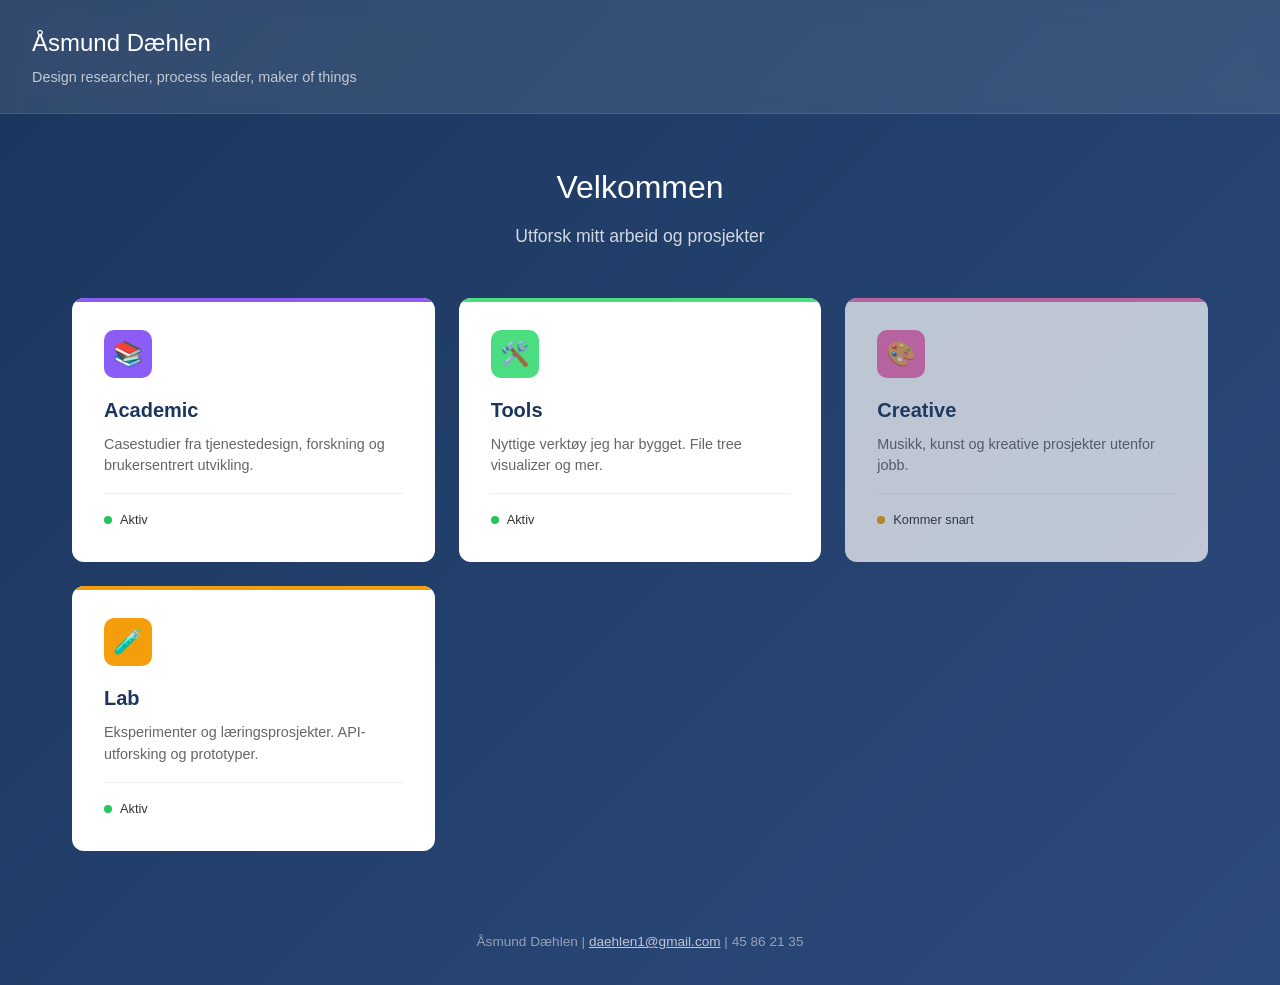
==== index.html @ b90efebe "Initial commit: Portfolio website deployment - Copy all website content from portfolio-website/src/ " ====
<!DOCTYPE html>
<html lang="no">
<head>
  <meta charset="UTF-8">
  <meta name="viewport" content="width=device-width, initial-scale=1.0">
  <title>Åsmund Dæhlen</title>
  <link rel="stylesheet" href="css/global.css">
  <link rel="stylesheet" href="css/main.css">
</head>
<body>
  <header>
    <h1>Åsmund Dæhlen</h1>
    <p>Design researcher, process leader, maker of things</p>
  </header>

  <main>
    <div class="welcome">
      <h2>Velkommen</h2>
      <p>Utforsk mitt arbeid og prosjekter</p>
    </div>

    <div class="apps-grid">
      <!-- Academic -->
      <a href="/academic/masteroppgave.html" class="app-card" data-app="academic">
        <div class="app-icon">📚</div>
        <h3>Academic</h3>
        <p>Casestudier fra tjenestedesign, forskning og brukersentrert utvikling.</p>
        <div class="app-status">
          <span class="status-dot"></span>
          <span>Aktiv</span>
        </div>
      </a>

      <!-- Tools -->
      <a href="/tools" class="app-card" data-app="tools">
        <div class="app-icon">🛠️</div>
        <h3>Tools</h3>
        <p>Nyttige verktøy jeg har bygget. File tree visualizer og mer.</p>
        <div class="app-status">
          <span class="status-dot"></span>
          <span>Aktiv</span>
        </div>
      </a>

      <!-- Creative -->
      <div class="app-card coming-soon" data-app="creative">
        <div class="app-icon">🎨</div>
        <h3>Creative</h3>
        <p>Musikk, kunst og kreative prosjekter utenfor jobb.</p>
        <div class="app-status">
          <span class="status-dot inactive"></span>
          <span>Kommer snart</span>
        </div>
      </div>

      <!-- Lab -->
      <a href="/lab" class="app-card" data-app="lab">
        <div class="app-icon">🧪</div>
        <h3>Lab</h3>
        <p>Eksperimenter og læringsprosjekter. API-utforsking og prototyper.</p>
        <div class="app-status">
          <span class="status-dot"></span>
          <span>Aktiv</span>
        </div>
      </a>
    </div>
  </main>

  <footer>
    <p>Åsmund Dæhlen | <a href="mailto:daehlen1@gmail.com">daehlen1@gmail.com</a> | 45 86 21 35</p>
  </footer>
</body>
</html>
---- css/global.css ----
/**
 * Global Styles - Shared across all pages
 * Import this FIRST in every HTML file
 */

/* ================================
   CSS Custom Properties (Tokens)
   ================================ */
:root {
  /* Colors - Neutral */
  --color-black: #0a0a0a;
  --color-white: #ffffff;
  --color-gray-100: #f9fafb;
  --color-gray-200: #e5e5e5;
  --color-gray-300: #d1d5db;
  --color-gray-400: #9ca3af;
  --color-gray-500: #666666;
  --color-gray-600: #4b5563;
  --color-gray-700: #374151;
  --color-gray-800: #1f2937;
  --color-gray-900: #111827;

  /* Colors - Brand */
  --color-accent: #dc2626;
  --color-accent-hover: #b91c1c;

  /* Typography */
  --font-family: -apple-system, BlinkMacSystemFont, 'Segoe UI', Roboto, Oxygen, Ubuntu, sans-serif;
  --font-family-mono: 'SF Mono', 'Consolas', 'Monaco', monospace;
  --font-size-sm: 0.875rem;
  --font-size-base: 1rem;
  --font-size-lg: 1.1rem;
  --font-size-xl: 1.25rem;
  --font-size-2xl: 1.5rem;
  --font-size-3xl: 2rem;
  --font-size-4xl: 2.5rem;

  /* Spacing */
  --spacing-xs: 0.25rem;
  --spacing-sm: 0.5rem;
  --spacing-md: 1rem;
  --spacing-lg: 1.5rem;
  --spacing-xl: 2rem;
  --spacing-2xl: 3rem;
  --spacing-3xl: 4rem;

  /* Layout */
  --max-width-content: 800px;
  --max-width-wide: 1200px;

  /* Borders */
  --border-radius-sm: 4px;
  --border-radius-md: 6px;
  --border-radius-lg: 8px;
  --border-radius-xl: 12px;

  /* Transitions */
  --transition-fast: 0.15s ease;
  --transition-base: 0.2s ease;
  --transition-slow: 0.3s ease;

  /* Shadows */
  --shadow-sm: 0 1px 2px rgba(0, 0, 0, 0.05);
  --shadow-md: 0 4px 6px rgba(0, 0, 0, 0.1);
  --shadow-lg: 0 10px 15px rgba(0, 0, 0, 0.1);
  --shadow-xl: 0 20px 25px rgba(0, 0, 0, 0.15);
}

/* ================================
   CSS Reset
   ================================ */
*,
*::before,
*::after {
  box-sizing: border-box;
  margin: 0;
  padding: 0;
}

html {
  -webkit-font-smoothing: antialiased;
  -moz-osx-font-smoothing: grayscale;
}

body {
  font-family: var(--font-family);
  font-size: var(--font-size-base);
  line-height: 1.6;
  color: var(--color-black);
  background: var(--color-white);
}

/* ================================
   Site Header
   ================================ */
.site-header {
  background: var(--color-gray-100);
  border-bottom: 1px solid var(--color-gray-200);
  padding: var(--spacing-md) var(--spacing-xl);
  position: sticky;
  top: 0;
  z-index: 100;
  backdrop-filter: blur(10px);
  background: rgba(249, 250, 251, 0.95);
}

.site-header nav {
  max-width: var(--max-width-wide);
  margin: 0 auto;
  display: flex;
  gap: var(--spacing-lg);
}

.back-link {
  color: var(--color-gray-500);
  text-decoration: none;
  font-size: var(--font-size-sm);
  transition: color var(--transition-base);
}

.back-link:hover {
  color: var(--color-accent);
}

/* ================================
   Site Footer
   ================================ */
.site-footer {
  background: var(--color-gray-100);
  border-top: 1px solid var(--color-gray-200);
  padding: var(--spacing-xl);
  text-align: center;
  margin-top: var(--spacing-3xl);
}

.site-footer p {
  color: var(--color-gray-500);
  font-size: var(--font-size-sm);
  margin: 0;
}

.site-footer a {
  color: var(--color-accent);
  text-decoration: none;
}

.site-footer a:hover {
  text-decoration: underline;
}

/* ================================
   Utility Classes
   ================================ */
.visually-hidden {
  position: absolute;
  width: 1px;
  height: 1px;
  padding: 0;
  margin: -1px;
  overflow: hidden;
  clip: rect(0, 0, 0, 0);
  white-space: nowrap;
  border: 0;
}

.container {
  max-width: var(--max-width-content);
  margin: 0 auto;
  padding: 0 var(--spacing-xl);
}

.container-wide {
  max-width: var(--max-width-wide);
  margin: 0 auto;
  padding: 0 var(--spacing-xl);
}
---- css/main.css ----
/* Main Landing Page Styles */
/* Extends global.css */

body {
  font-family: -apple-system, BlinkMacSystemFont, 'Segoe UI', Roboto, Oxygen, Ubuntu, sans-serif;
  background: linear-gradient(135deg, #1a365d 0%, #2d4a7c 100%);
  min-height: 100vh;
  color: #333;
}

header {
  background: rgba(255, 255, 255, 0.1);
  backdrop-filter: blur(10px);
  padding: 1.5rem 2rem;
  border-bottom: 1px solid rgba(255, 255, 255, 0.1);
}

header h1 {
  color: white;
  font-size: 1.5rem;
  font-weight: 500;
}

header p {
  color: rgba(255, 255, 255, 0.7);
  font-size: 0.9rem;
  margin-top: 0.25rem;
}

main {
  max-width: 1200px;
  margin: 0 auto;
  padding: 3rem 2rem;
}

.welcome {
  text-align: center;
  color: white;
  margin-bottom: 3rem;
}

.welcome h2 {
  font-size: 2rem;
  font-weight: 300;
  margin-bottom: 0.5rem;
}

.welcome p {
  opacity: 0.8;
  font-size: 1.1rem;
}

.apps-grid {
  display: grid;
  grid-template-columns: repeat(auto-fill, minmax(300px, 1fr));
  gap: 1.5rem;
}

.app-card {
  background: white;
  border-radius: 12px;
  padding: 2rem;
  text-decoration: none;
  color: inherit;
  transition: transform 0.2s, box-shadow 0.2s;
  display: flex;
  flex-direction: column;
  position: relative;
  overflow: hidden;
}

.app-card:hover {
  transform: translateY(-4px);
  box-shadow: 0 12px 40px rgba(0, 0, 0, 0.2);
}

.app-card::before {
  content: '';
  position: absolute;
  top: 0;
  left: 0;
  right: 0;
  height: 4px;
  background: var(--accent-color, #1a365d);
}

.app-icon {
  width: 48px;
  height: 48px;
  background: var(--accent-color, #1a365d);
  border-radius: 10px;
  display: flex;
  align-items: center;
  justify-content: center;
  font-size: 1.5rem;
  margin-bottom: 1rem;
}

.app-card h3 {
  font-size: 1.25rem;
  margin-bottom: 0.5rem;
  color: #1a365d;
}

.app-card p {
  color: #666;
  font-size: 0.9rem;
  line-height: 1.5;
  flex-grow: 1;
}

.app-status {
  margin-top: 1rem;
  padding-top: 1rem;
  border-top: 1px solid #eee;
  font-size: 0.8rem;
  display: flex;
  align-items: center;
  gap: 0.5rem;
}

.status-dot {
  width: 8px;
  height: 8px;
  border-radius: 50%;
  background: #22c55e;
}

.status-dot.inactive {
  background: #9ca3af;
}

.app-card.coming-soon {
  opacity: 0.7;
  pointer-events: none;
}

.app-card.coming-soon .status-dot {
  background: #f59e0b;
}

/* Section-specific colors */
.app-card[data-app="academic"] {
  --accent-color: #8b5cf6;
}

.app-card[data-app="tools"] {
  --accent-color: #4ade80;
}

.app-card[data-app="creative"] {
  --accent-color: #f472b6;
}

.app-card[data-app="lab"] {
  --accent-color: #f59e0b;
}

footer {
  text-align: center;
  padding: 2rem;
  color: rgba(255, 255, 255, 0.5);
  font-size: 0.85rem;
}

footer a {
  color: rgba(255, 255, 255, 0.7);
}
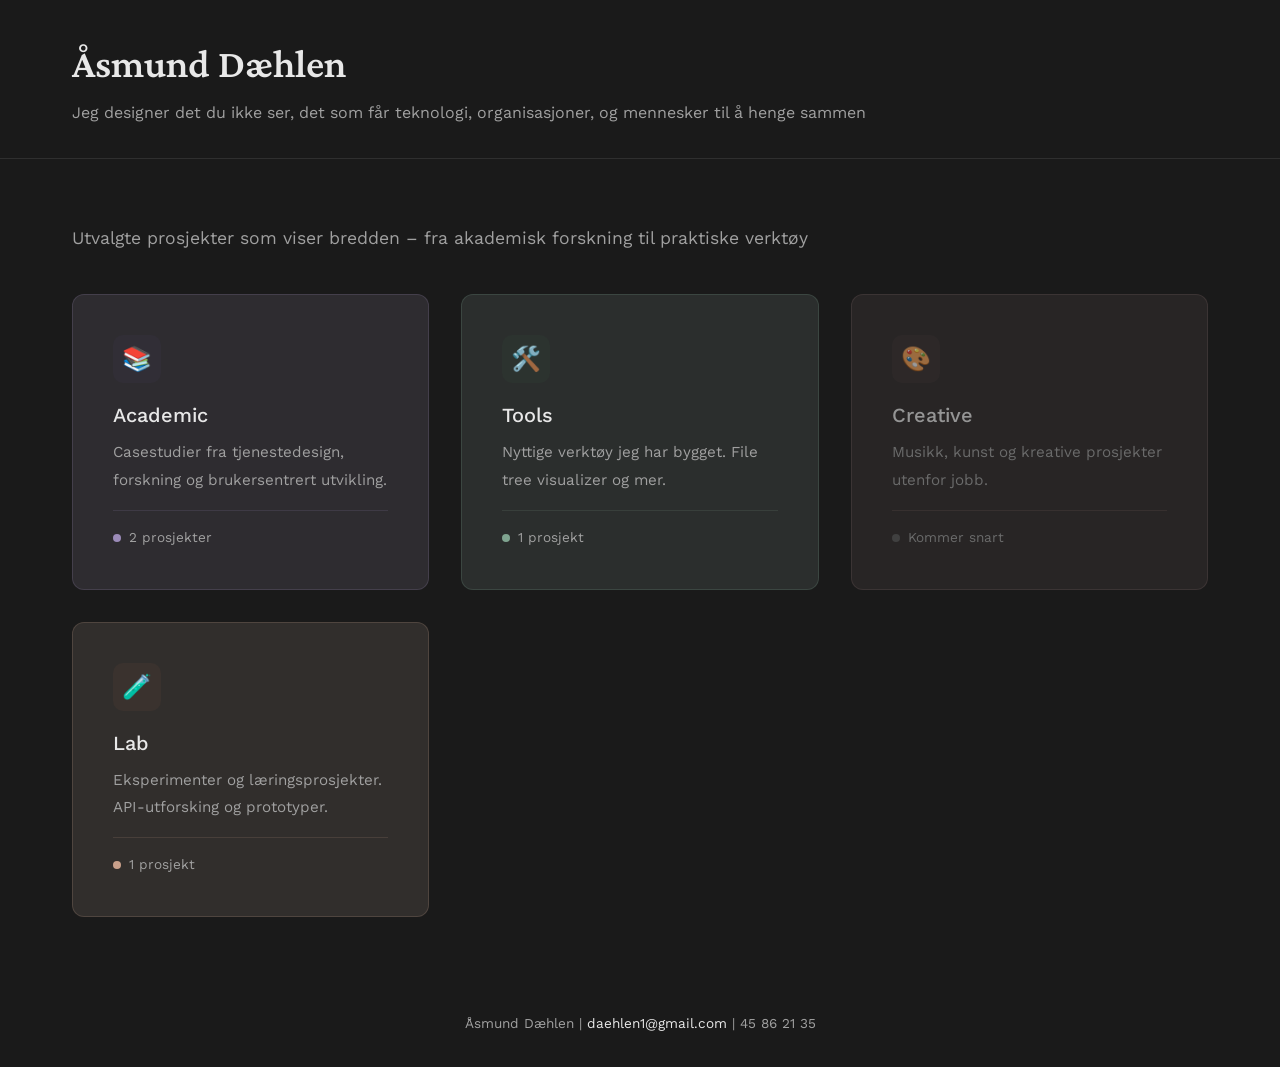
==== commit a786c212: "Update landing page and lab section - Add card flip navigation for Academic section with sub-project" ====
--- a/index.html
+++ b/index.html
@@ -6,41 +6,87 @@
   <title>Åsmund Dæhlen</title>
   <link rel="stylesheet" href="css/global.css">
   <link rel="stylesheet" href="css/main.css">
+  <script type="module" src="js/CardFlip.js"></script>
 </head>
 <body>
   <header>
-    <h1>Åsmund Dæhlen</h1>
-    <p>Design researcher, process leader, maker of things</p>
+    <div class="header-content">
+      <h1>Åsmund Dæhlen</h1>
+      <p>Jeg designer det du ikke ser, det som får teknologi, organisasjoner, og mennesker til å henge sammen</p>
+    </div>
   </header>
 
   <main>
-    <div class="welcome">
-      <h2>Velkommen</h2>
-      <p>Utforsk mitt arbeid og prosjekter</p>
-    </div>
+    <p class="portfolio-intro">
+      Utvalgte prosjekter som viser bredden – fra akademisk forskning til praktiske verktøy
+    </p>
 
     <div class="apps-grid">
-      <!-- Academic -->
-      <a href="/academic/masteroppgave.html" class="app-card" data-app="academic">
-        <div class="app-icon">📚</div>
-        <h3>Academic</h3>
-        <p>Casestudier fra tjenestedesign, forskning og brukersentrert utvikling.</p>
-        <div class="app-status">
-          <span class="status-dot"></span>
-          <span>Aktiv</span>
+      <!-- Academic - Multiple projects, flip interaction -->
+      <div class="app-card-container" data-app="academic" data-subprojects="multiple">
+        <div class="app-card-inner">
+          <!-- Front -->
+          <div class="app-card app-card-front" data-app="academic">
+            <div class="app-icon">📚</div>
+            <h3>Academic</h3>
+            <p>Casestudier fra tjenestedesign, forskning og brukersentrert utvikling.</p>
+            <div class="app-status">
+              <span class="status-dot"></span>
+              <span>2 prosjekter</span>
+            </div>
+          </div>
+
+          <!-- Back -->
+          <div class="app-card app-card-back" data-app="academic">
+            <h3>Academic Projects</h3>
+            <ul class="subproject-menu">
+              <li>
+                <a href="/academic/masteroppgave.html">
+                  <strong>Master Thesis</strong>
+                  <span>Participatory design and capabilities approach (2019)</span>
+                </a>
+              </li>
+              <li>
+                <a href="/academic/Stipendatur.html">
+                  <strong>Doctoral Research</strong>
+                  <span>Healthcare workers leading digital transformation (2020-2022)</span>
+                </a>
+              </li>
+            </ul>
+            <button class="flip-back">← Tilbake</button>
+          </div>
         </div>
-      </a>
+      </div>
 
-      <!-- Tools -->
-      <a href="/tools" class="app-card" data-app="tools">
-        <div class="app-icon">🛠️</div>
-        <h3>Tools</h3>
-        <p>Nyttige verktøy jeg har bygget. File tree visualizer og mer.</p>
-        <div class="app-status">
-          <span class="status-dot"></span>
-          <span>Aktiv</span>
+      <!-- Tools - Single project, flip interaction -->
+      <div class="app-card-container" data-app="tools" data-subprojects="multiple">
+        <div class="app-card-inner">
+          <!-- Front -->
+          <div class="app-card app-card-front" data-app="tools">
+            <div class="app-icon">🛠️</div>
+            <h3>Tools</h3>
+            <p>Nyttige verktøy jeg har bygget. File tree visualizer og mer.</p>
+            <div class="app-status">
+              <span class="status-dot"></span>
+              <span>1 prosjekt</span>
+            </div>
+          </div>
+
+          <!-- Back -->
+          <div class="app-card app-card-back" data-app="tools">
+            <h3>Tools</h3>
+            <ul class="subproject-menu">
+              <li>
+                <a href="/tools/">
+                  <strong>File Tree Visualizer</strong>
+                  <span>Interactive codebase structure visualization</span>
+                </a>
+              </li>
+            </ul>
+            <button class="flip-back">← Tilbake</button>
+          </div>
         </div>
-      </a>
+      </div>
 
       <!-- Creative -->
       <div class="app-card coming-soon" data-app="creative">
@@ -53,16 +99,35 @@
         </div>
       </div>
 
-      <!-- Lab -->
-      <a href="/lab" class="app-card" data-app="lab">
-        <div class="app-icon">🧪</div>
-        <h3>Lab</h3>
-        <p>Eksperimenter og læringsprosjekter. API-utforsking og prototyper.</p>
-        <div class="app-status">
-          <span class="status-dot"></span>
-          <span>Aktiv</span>
+      <!-- Lab - Single project, flip interaction -->
+      <div class="app-card-container" data-app="lab" data-subprojects="multiple">
+        <div class="app-card-inner">
+          <!-- Front -->
+          <div class="app-card app-card-front" data-app="lab">
+            <div class="app-icon">🧪</div>
+            <h3>Lab</h3>
+            <p>Eksperimenter og læringsprosjekter. API-utforsking og prototyper.</p>
+            <div class="app-status">
+              <span class="status-dot"></span>
+              <span>1 prosjekt</span>
+            </div>
+          </div>
+
+          <!-- Back -->
+          <div class="app-card app-card-back" data-app="lab">
+            <h3>Lab</h3>
+            <ul class="subproject-menu">
+              <li>
+                <a href="/lab/">
+                  <strong>Pasientjournal</strong>
+                  <span>Tooltip, API og AI integrasjonstest</span>
+                </a>
+              </li>
+            </ul>
+            <button class="flip-back">← Tilbake</button>
+          </div>
         </div>
-      </a>
+      </div>
     </div>
   </main>
 
--- a/css/global.css
+++ b/css/global.css
@@ -7,22 +7,29 @@
    CSS Custom Properties (Tokens)
    ================================ */
 :root {
-  /* Colors - Neutral */
-  --color-black: #0a0a0a;
-  --color-white: #ffffff;
-  --color-gray-100: #f9fafb;
-  --color-gray-200: #e5e5e5;
-  --color-gray-300: #d1d5db;
-  --color-gray-400: #9ca3af;
-  --color-gray-500: #666666;
-  --color-gray-600: #4b5563;
-  --color-gray-700: #374151;
-  --color-gray-800: #1f2937;
-  --color-gray-900: #111827;
+  /* Dark Mode Color System */
+  --color-bg-base: #1a1a1a;
+  --color-bg-elevated: #242424;
+  --color-text-primary: #e8e8e8;
+  --color-text-secondary: #a0a0a0;
+  --color-border-subtle: #2f2f2f;
+
+  /* Legacy color names (for compatibility) */
+  --color-black: #e8e8e8;  /* Now maps to light text */
+  --color-white: #1a1a1a;  /* Now maps to dark bg */
+  --color-gray-100: #242424;
+  --color-gray-200: #2f2f2f;
+  --color-gray-300: #3a3a3a;
+  --color-gray-400: #666666;
+  --color-gray-500: #a0a0a0;
+  --color-gray-600: #b0b0b0;
+  --color-gray-700: #c0c0c0;
+  --color-gray-800: #d0d0d0;
+  --color-gray-900: #e8e8e8;
 
   /* Colors - Brand */
-  --color-accent: #dc2626;
-  --color-accent-hover: #b91c1c;
+  --color-accent: #9b8bb8;
+  --color-accent-hover: #b5a5cf;
 
   /* Typography */
   --font-family: -apple-system, BlinkMacSystemFont, 'Segoe UI', Roboto, Oxygen, Ubuntu, sans-serif;
@@ -86,22 +93,21 @@
   font-family: var(--font-family);
   font-size: var(--font-size-base);
   line-height: 1.6;
-  color: var(--color-black);
-  background: var(--color-white);
+  color: var(--color-text-primary);
+  background: var(--color-bg-base);
 }
 
 /* ================================
    Site Header
    ================================ */
 .site-header {
-  background: var(--color-gray-100);
-  border-bottom: 1px solid var(--color-gray-200);
+  background: var(--color-bg-elevated);
+  border-bottom: 1px solid var(--color-border-subtle);
   padding: var(--spacing-md) var(--spacing-xl);
   position: sticky;
   top: 0;
   z-index: 100;
   backdrop-filter: blur(10px);
-  background: rgba(249, 250, 251, 0.95);
 }
 
 .site-header nav {
@@ -112,7 +118,7 @@
 }
 
 .back-link {
-  color: var(--color-gray-500);
+  color: var(--color-text-secondary);
   text-decoration: none;
   font-size: var(--font-size-sm);
   transition: color var(--transition-base);
@@ -126,15 +132,15 @@
    Site Footer
    ================================ */
 .site-footer {
-  background: var(--color-gray-100);
-  border-top: 1px solid var(--color-gray-200);
+  background: var(--color-bg-elevated);
+  border-top: 1px solid var(--color-border-subtle);
   padding: var(--spacing-xl);
   text-align: center;
   margin-top: var(--spacing-3xl);
 }
 
 .site-footer p {
-  color: var(--color-gray-500);
+  color: var(--color-text-secondary);
   font-size: var(--font-size-sm);
   margin: 0;
 }
--- a/css/main.css
+++ b/css/main.css
@@ -1,93 +1,167 @@
 /* Main Landing Page Styles */
 /* Extends global.css */
 
+/* Phase 1: Typography & Fonts */
+@import url('https://fonts.googleapis.com/css2?family=Crimson+Pro:wght@400;600&family=Work+Sans:wght@400;500&display=swap');
+
+:root {
+  /* Typography */
+  --font-serif: 'Crimson Pro', Georgia, serif;
+  --font-sans: 'Work Sans', -apple-system, sans-serif;
+
+  /* Dark Mode Color System */
+  --bg-base: #1a1a1a;
+  --bg-elevated: #242424;
+  --text-primary: #e8e8e8;
+  --text-secondary: #a0a0a0;
+  --border-subtle: #2f2f2f;
+
+  /* Section Colors - Muted, adjusted for dark mode */
+  --academic-color: #9b8bb8;
+  --tools-color: #7fa490;
+  --creative-color: #d4a5a3;
+  --lab-color: #c9a08b;
+}
+
 body {
-  font-family: -apple-system, BlinkMacSystemFont, 'Segoe UI', Roboto, Oxygen, Ubuntu, sans-serif;
-  background: linear-gradient(135deg, #1a365d 0%, #2d4a7c 100%);
+  font-family: var(--font-sans);
+  background: var(--bg-base);
   min-height: 100vh;
-  color: #333;
-}
-
+  color: var(--text-primary);
+}
+
+/* Phase 3: Header Redesign - Refined, Solid */
 header {
-  background: rgba(255, 255, 255, 0.1);
-  backdrop-filter: blur(10px);
-  padding: 1.5rem 2rem;
-  border-bottom: 1px solid rgba(255, 255, 255, 0.1);
+  background: var(--bg-base);
+  padding: 2rem 0;
+  border-bottom: 1px solid var(--border-subtle);
+}
+
+.header-content {
+  max-width: 1200px;
+  margin: 0 auto;
+  padding: 0 2rem;
 }
 
 header h1 {
-  color: white;
-  font-size: 1.5rem;
-  font-weight: 500;
+  font-family: var(--font-serif);
+  color: var(--text-primary);
+  font-size: 2.5rem;
+  font-weight: 600;
 }
 
 header p {
-  color: rgba(255, 255, 255, 0.7);
-  font-size: 0.9rem;
+  font-family: var(--font-sans);
+  color: var(--text-secondary);
+  font-size: 1rem;
   margin-top: 0.25rem;
-}
-
+  line-height: 1.6;
+}
+
+/* Phase 5: Spacing & Layout */
 main {
   max-width: 1200px;
   margin: 0 auto;
-  padding: 3rem 2rem;
-}
-
-.welcome {
-  text-align: center;
-  color: white;
-  margin-bottom: 3rem;
-}
-
-.welcome h2 {
-  font-size: 2rem;
-  font-weight: 300;
-  margin-bottom: 0.5rem;
-}
-
-.welcome p {
-  opacity: 0.8;
+  padding: 4rem 2rem;
+}
+
+/* Portfolio Intro - Replaces Welcome Section */
+.portfolio-intro {
+  font-family: var(--font-sans);
   font-size: 1.1rem;
+  color: var(--text-secondary);
+  margin-bottom: 2.5rem;
+  line-height: 1.8;
 }
 
 .apps-grid {
   display: grid;
   grid-template-columns: repeat(auto-fill, minmax(300px, 1fr));
-  gap: 1.5rem;
-}
-
+  gap: 2rem;
+}
+
+/* Card Container for Flip Interaction */
+.app-card-container {
+  perspective: 1000px;
+  position: relative;
+}
+
+.app-card-inner {
+  position: relative;
+  width: 100%;
+  height: 100%;
+  transition: transform 0.6s ease;
+  transform-style: preserve-3d;
+}
+
+.app-card-container.flipped .app-card-inner {
+  transform: rotateY(180deg);
+}
+
+/* Phase 4: Card Redesign - Subtle, Sophisticated (Dark Mode) */
 .app-card {
-  background: white;
+  background: color-mix(in srgb, var(--accent-color) 8%, var(--bg-elevated));
+  border: 1px solid color-mix(in srgb, var(--accent-color) 20%, transparent);
   border-radius: 12px;
-  padding: 2rem;
+  padding: 2.5rem;
   text-decoration: none;
   color: inherit;
-  transition: transform 0.2s, box-shadow 0.2s;
+  transition: all 0.3s ease-out;
   display: flex;
   flex-direction: column;
   position: relative;
-  overflow: hidden;
-}
-
-.app-card:hover {
-  transform: translateY(-4px);
-  box-shadow: 0 12px 40px rgba(0, 0, 0, 0.2);
-}
-
-.app-card::before {
-  content: '';
-  position: absolute;
+  backface-visibility: hidden;
+}
+
+/* Card Front and Back faces */
+.app-card-container .app-card-front,
+.app-card-container .app-card-back {
+  backface-visibility: hidden;
+  cursor: pointer;
+}
+
+.app-card-container .app-card-front {
+  position: relative;
+}
+
+.app-card-container .app-card-back {
+  position: absolute !important;
   top: 0;
   left: 0;
-  right: 0;
-  height: 4px;
-  background: var(--accent-color, #1a365d);
+  width: 100%;
+  height: 100%;
+  transform: rotateY(180deg);
+  overflow-y: auto;
+  max-height: 100%;
+  padding: 1.5rem !important;
+  cursor: pointer;
+}
+
+.app-card-back * {
+  cursor: pointer;
+}
+
+.app-card-back a {
+  cursor: pointer !important;
+}
+
+/* Phase 6: Refined Hover Interaction (Dark Mode) */
+.app-card:hover:not(.app-card-front):not(.app-card-back) {
+  transform: scale(1.01);
+  border-color: color-mix(in srgb, var(--accent-color) 35%, transparent);
+  box-shadow: 0 4px 16px rgba(0, 0, 0, 0.4);
+}
+
+/* Hover for flip cards */
+.app-card-front:hover,
+.app-card-back:hover {
+  border-color: color-mix(in srgb, var(--accent-color) 35%, transparent);
 }
 
 .app-icon {
   width: 48px;
   height: 48px;
-  background: var(--accent-color, #1a365d);
+  background: color-mix(in srgb, var(--accent-color) 18%, var(--bg-base));
   border-radius: 10px;
   display: flex;
   align-items: center;
@@ -97,72 +171,151 @@
 }
 
 .app-card h3 {
+  font-family: var(--font-sans);
   font-size: 1.25rem;
+  font-weight: 500;
   margin-bottom: 0.5rem;
-  color: #1a365d;
+  color: var(--text-primary);
 }
 
 .app-card p {
-  color: #666;
-  font-size: 0.9rem;
-  line-height: 1.5;
+  font-family: var(--font-sans);
+  color: var(--text-secondary);
+  font-size: 0.95rem;
+  line-height: 1.8;
   flex-grow: 1;
 }
 
+/* Phase 8: Status Indicators - Refined (Dark Mode) */
 .app-status {
   margin-top: 1rem;
   padding-top: 1rem;
-  border-top: 1px solid #eee;
-  font-size: 0.8rem;
+  border-top: 1px solid color-mix(in srgb, var(--accent-color) 15%, transparent);
+  font-size: 0.85rem;
   display: flex;
   align-items: center;
   gap: 0.5rem;
+  color: var(--text-secondary);
 }
 
 .status-dot {
   width: 8px;
   height: 8px;
   border-radius: 50%;
-  background: #22c55e;
+  background: var(--accent-color);
 }
 
 .status-dot.inactive {
-  background: #9ca3af;
+  background: #5a5a5a;
 }
 
 .app-card.coming-soon {
-  opacity: 0.7;
+  opacity: 0.6;
   pointer-events: none;
 }
 
 .app-card.coming-soon .status-dot {
-  background: #f59e0b;
-}
-
-/* Section-specific colors */
+  background: #5a5a5a;
+}
+
+/* Section-specific colors - Cohesive, Desaturated Palette */
 .app-card[data-app="academic"] {
-  --accent-color: #8b5cf6;
+  --accent-color: var(--academic-color);
 }
 
 .app-card[data-app="tools"] {
-  --accent-color: #4ade80;
+  --accent-color: var(--tools-color);
 }
 
 .app-card[data-app="creative"] {
-  --accent-color: #f472b6;
+  --accent-color: var(--creative-color);
 }
 
 .app-card[data-app="lab"] {
-  --accent-color: #f59e0b;
+  --accent-color: var(--lab-color);
+}
+
+/* Subproject Menu (Card Back) */
+.app-card-back h3 {
+  font-size: 1.1rem;
+  margin-bottom: 1rem;
+}
+
+.subproject-menu {
+  list-style: none;
+  padding: 0;
+  margin: 0 0 1rem 0;
+}
+
+.subproject-menu li {
+  margin-bottom: 0.75rem;
+}
+
+.subproject-menu a {
+  display: block;
+  padding: 0.75rem;
+  background: color-mix(in srgb, var(--accent-color) 5%, var(--bg-base));
+  border: 1px solid color-mix(in srgb, var(--accent-color) 15%, transparent);
+  border-radius: 8px;
+  text-decoration: none;
+  color: inherit;
+  transition: all 0.2s ease;
+}
+
+.subproject-menu a:hover {
+  background: color-mix(in srgb, var(--accent-color) 10%, var(--bg-base));
+  border-color: color-mix(in srgb, var(--accent-color) 30%, transparent);
+  transform: translateX(4px);
+}
+
+.subproject-menu strong {
+  display: block;
+  font-size: 0.95rem;
+  font-weight: 500;
+  color: var(--text-primary);
+  margin-bottom: 0.2rem;
+}
+
+.subproject-menu span {
+  font-size: 0.85rem;
+  color: var(--text-secondary);
+  line-height: 1.4;
+}
+
+/* Flip Back Button */
+.flip-back {
+  background: transparent;
+  border: 1px solid var(--border-subtle);
+  color: var(--text-secondary);
+  padding: 0.6rem 1rem;
+  border-radius: 8px;
+  cursor: pointer;
+  font-family: var(--font-sans);
+  font-size: 0.85rem;
+  transition: all 0.2s ease;
+  width: 100%;
+  margin-top: 0.5rem;
+}
+
+.flip-back:hover {
+  background: var(--bg-base);
+  border-color: color-mix(in srgb, var(--accent-color) 25%, transparent);
+  color: var(--text-primary);
 }
 
 footer {
   text-align: center;
   padding: 2rem;
-  color: rgba(255, 255, 255, 0.5);
+  color: var(--text-secondary);
   font-size: 0.85rem;
 }
 
 footer a {
-  color: rgba(255, 255, 255, 0.7);
-}
+  color: var(--text-primary);
+  text-decoration: none;
+  transition: color 0.2s ease;
+}
+
+footer a:hover {
+  color: var(--academic-color);
+}
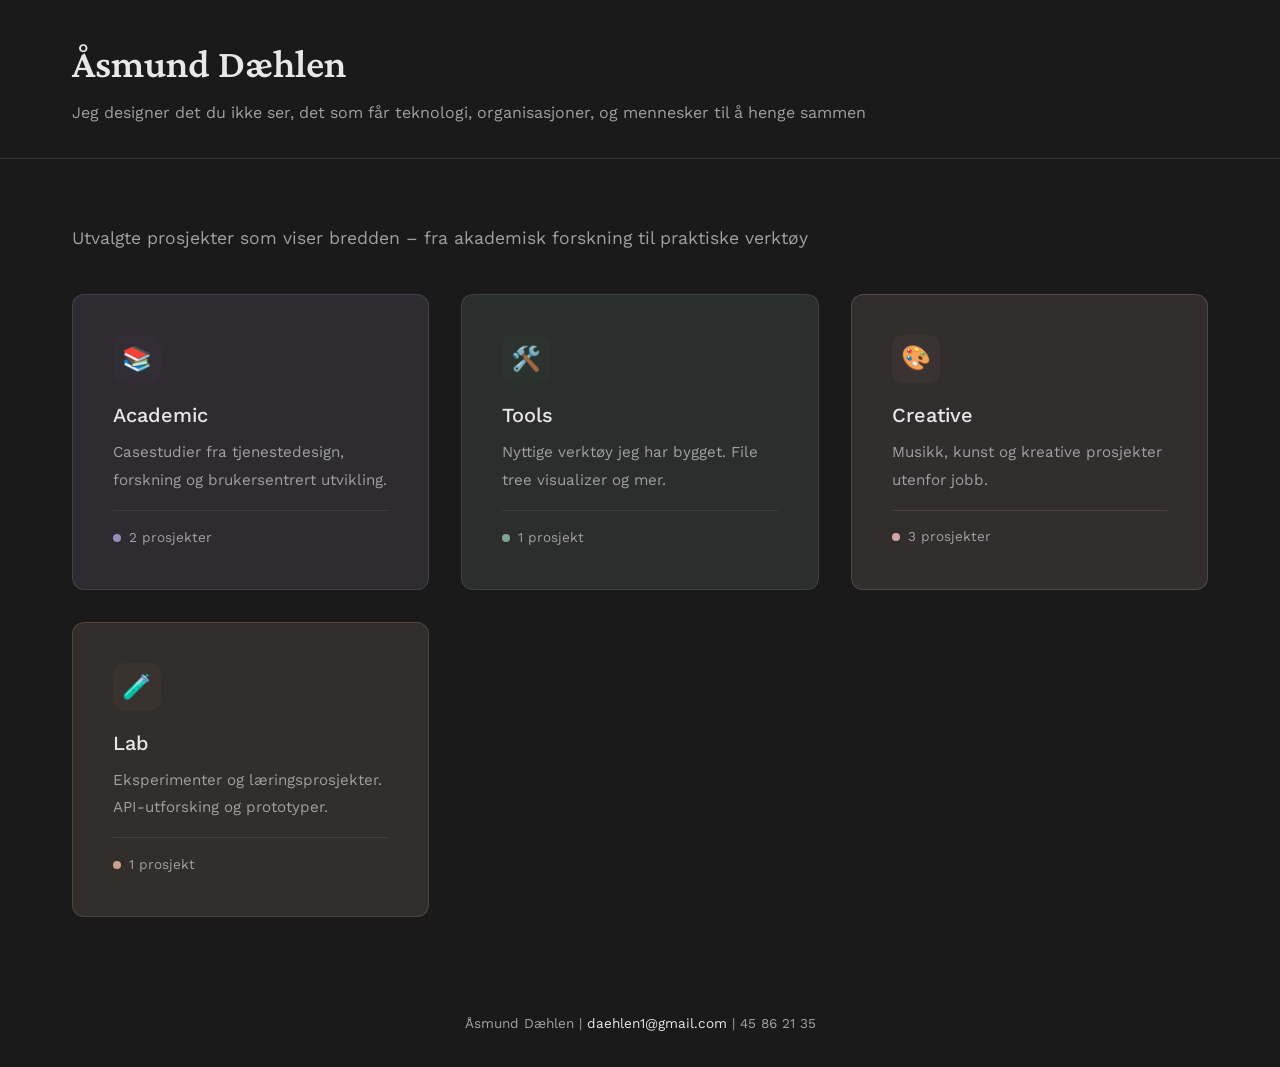
==== commit 17b4452f: "Add Billedkunst section: Malerier and Tresnitt galleries - Add Tresnitt gallery page with 35 images " ====
--- a/index.html
+++ b/index.html
@@ -88,14 +88,71 @@
         </div>
       </div>
 
-      <!-- Creative -->
-      <div class="app-card coming-soon" data-app="creative">
-        <div class="app-icon">🎨</div>
-        <h3>Creative</h3>
-        <p>Musikk, kunst og kreative prosjekter utenfor jobb.</p>
-        <div class="app-status">
-          <span class="status-dot inactive"></span>
-          <span>Kommer snart</span>
+      <!-- Creative - Multiple projects, flip interaction -->
+      <div class="app-card-container" data-app="creative" data-subprojects="multiple">
+        <div class="app-card-inner">
+          <!-- Front -->
+          <div class="app-card app-card-front" data-app="creative">
+            <div class="app-icon">🎨</div>
+            <h3>Creative</h3>
+            <p>Musikk, kunst og kreative prosjekter utenfor jobb.</p>
+            <div class="app-status">
+              <span class="status-dot"></span>
+              <span>3 prosjekter</span>
+            </div>
+          </div>
+
+          <!-- Back -->
+          <div class="app-card app-card-back" data-app="creative">
+            <h3>Creative</h3>
+            <ul class="subproject-menu">
+              <li>
+                <a href="/creative/fotografi/" data-has-subcategories data-subcategory="fotografi">
+                  <strong>Fotografi</strong>
+                  <span>Bilder fra reiser og hverdagen</span>
+                </a>
+              </li>
+              <li>
+                <a href="/creative/billedkunst/" data-has-subcategories data-subcategory="billedkunst">
+                  <strong>Billedkunst</strong>
+                  <span>Malerier, tegninger og digitale arbeider</span>
+                </a>
+              </li>
+              <li>
+                <a href="/creative/musikk/" data-has-subcategories data-subcategory="musikk">
+                  <strong>Musikk</strong>
+                  <span>Komposisjoner og lydeksperimenter</span>
+                </a>
+              </li>
+            </ul>
+
+            <div class="subcategory-menu" data-subcategory-id="fotografi" hidden>
+              <button class="subcategory-back">← Creative</button>
+              <h3>Fotografi</h3>
+              <ul>
+                <li><a href="/creative/fotografi/"><strong>Kommer snart</strong></a></li>
+              </ul>
+            </div>
+
+            <div class="subcategory-menu" data-subcategory-id="billedkunst" hidden>
+              <button class="subcategory-back">← Creative</button>
+              <h3>Billedkunst</h3>
+              <ul>
+                <li><a href="/creative/billedkunst/malerier/"><strong>Malerier</strong><span>85 bilder</span></a></li>
+                <li><a href="/creative/billedkunst/tresnitt/"><strong>Tresnitt</strong><span>35 bilder</span></a></li>
+              </ul>
+            </div>
+
+            <div class="subcategory-menu" data-subcategory-id="musikk" hidden>
+              <button class="subcategory-back">← Creative</button>
+              <h3>Musikk</h3>
+              <ul>
+                <li><a href="/creative/musikk/"><strong>Kommer snart</strong></a></li>
+              </ul>
+            </div>
+
+            <button class="flip-back">← Tilbake</button>
+          </div>
         </div>
       </div>
 
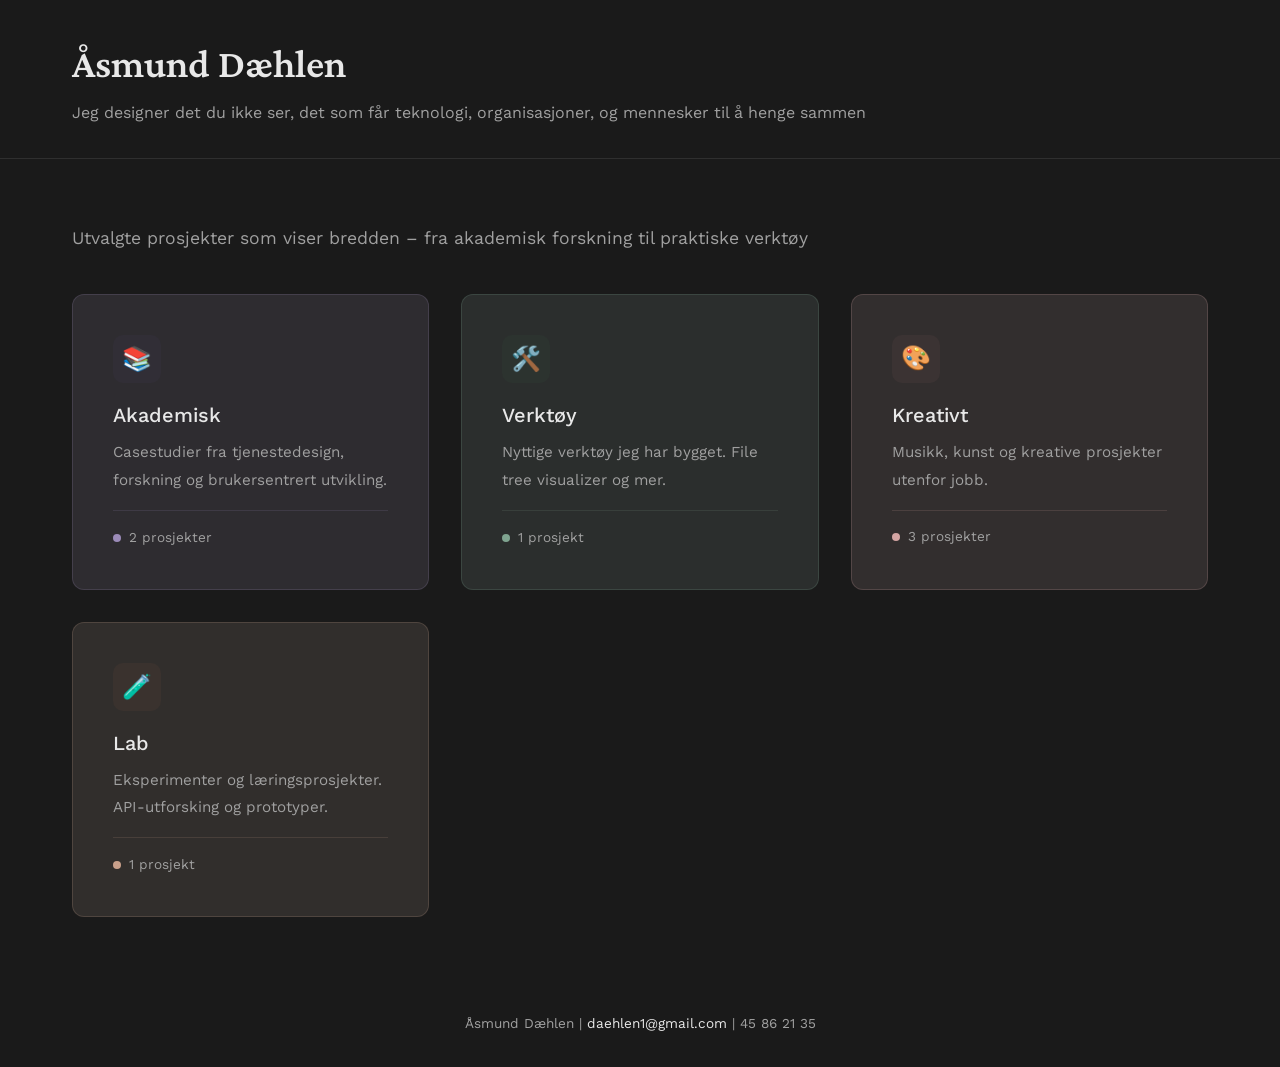
==== commit 2497a174: "Translate card text to Norwegian Co-Authored-By: Claude Opus 4.6 <noreply@anthropic.com>" ====
--- a/index.html
+++ b/index.html
@@ -28,7 +28,7 @@
           <!-- Front -->
           <div class="app-card app-card-front" data-app="academic">
             <div class="app-icon">📚</div>
-            <h3>Academic</h3>
+            <h3>Akademisk</h3>
             <p>Casestudier fra tjenestedesign, forskning og brukersentrert utvikling.</p>
             <div class="app-status">
               <span class="status-dot"></span>
@@ -38,18 +38,18 @@
 
           <!-- Back -->
           <div class="app-card app-card-back" data-app="academic">
-            <h3>Academic Projects</h3>
+            <h3>Akademisk</h3>
             <ul class="subproject-menu">
               <li>
                 <a href="/academic/masteroppgave.html">
-                  <strong>Master Thesis</strong>
-                  <span>Participatory design and capabilities approach (2019)</span>
+                  <strong>Masteroppgave</strong>
+                  <span>Deltakende design og capability-tilnærming (2019)</span>
                 </a>
               </li>
               <li>
                 <a href="/academic/Stipendatur.html">
-                  <strong>Doctoral Research</strong>
-                  <span>Healthcare workers leading digital transformation (2020-2022)</span>
+                  <strong>Stipendiatforskning</strong>
+                  <span>Helsearbeidere som leder digital transformasjon (2020–2022)</span>
                 </a>
               </li>
             </ul>
@@ -64,7 +64,7 @@
           <!-- Front -->
           <div class="app-card app-card-front" data-app="tools">
             <div class="app-icon">🛠️</div>
-            <h3>Tools</h3>
+            <h3>Verktøy</h3>
             <p>Nyttige verktøy jeg har bygget. File tree visualizer og mer.</p>
             <div class="app-status">
               <span class="status-dot"></span>
@@ -74,12 +74,12 @@
 
           <!-- Back -->
           <div class="app-card app-card-back" data-app="tools">
-            <h3>Tools</h3>
+            <h3>Verktøy</h3>
             <ul class="subproject-menu">
               <li>
                 <a href="/tools/">
                   <strong>File Tree Visualizer</strong>
-                  <span>Interactive codebase structure visualization</span>
+                  <span>Interaktiv visualisering av kodebasestruktur</span>
                 </a>
               </li>
             </ul>
@@ -94,7 +94,7 @@
           <!-- Front -->
           <div class="app-card app-card-front" data-app="creative">
             <div class="app-icon">🎨</div>
-            <h3>Creative</h3>
+            <h3>Kreativt</h3>
             <p>Musikk, kunst og kreative prosjekter utenfor jobb.</p>
             <div class="app-status">
               <span class="status-dot"></span>
@@ -104,7 +104,7 @@
 
           <!-- Back -->
           <div class="app-card app-card-back" data-app="creative">
-            <h3>Creative</h3>
+            <h3>Kreativt</h3>
             <ul class="subproject-menu">
               <li>
                 <a href="/creative/fotografi/" data-has-subcategories data-subcategory="fotografi">
@@ -127,7 +127,7 @@
             </ul>
 
             <div class="subcategory-menu" data-subcategory-id="fotografi" hidden>
-              <button class="subcategory-back">← Creative</button>
+              <button class="subcategory-back">← Kreativt</button>
               <h3>Fotografi</h3>
               <ul>
                 <li><a href="/creative/fotografi/"><strong>Kommer snart</strong></a></li>
@@ -135,7 +135,7 @@
             </div>
 
             <div class="subcategory-menu" data-subcategory-id="billedkunst" hidden>
-              <button class="subcategory-back">← Creative</button>
+              <button class="subcategory-back">← Kreativt</button>
               <h3>Billedkunst</h3>
               <ul>
                 <li><a href="/creative/billedkunst/malerier/"><strong>Malerier</strong><span>85 bilder</span></a></li>
@@ -144,7 +144,7 @@
             </div>
 
             <div class="subcategory-menu" data-subcategory-id="musikk" hidden>
-              <button class="subcategory-back">← Creative</button>
+              <button class="subcategory-back">← Kreativt</button>
               <h3>Musikk</h3>
               <ul>
                 <li><a href="/creative/musikk/"><strong>Kommer snart</strong></a></li>
--- a/css/main.css
+++ b/css/main.css
@@ -303,6 +303,73 @@
   color: var(--text-primary);
 }
 
+/* Subcategory Menu (nested drill-down) */
+.subcategory-menu {
+  padding: 0;
+}
+
+.subcategory-menu h3 {
+  font-size: 1.1rem;
+  margin-bottom: 1rem;
+}
+
+.subcategory-menu ul {
+  list-style: none;
+  padding: 0;
+  margin: 0 0 1rem 0;
+}
+
+.subcategory-menu li {
+  margin-bottom: 0.75rem;
+}
+
+.subcategory-menu a {
+  display: block;
+  padding: 0.75rem;
+  background: color-mix(in srgb, var(--accent-color) 5%, var(--bg-base));
+  border: 1px solid color-mix(in srgb, var(--accent-color) 15%, transparent);
+  border-radius: 8px;
+  text-decoration: none;
+  color: inherit;
+  transition: all 0.2s ease;
+}
+
+.subcategory-menu a:hover {
+  background: color-mix(in srgb, var(--accent-color) 10%, var(--bg-base));
+  border-color: color-mix(in srgb, var(--accent-color) 30%, transparent);
+  transform: translateX(4px);
+}
+
+.subcategory-menu strong {
+  display: block;
+  font-size: 0.95rem;
+  font-weight: 500;
+  color: var(--text-primary);
+  margin-bottom: 0.2rem;
+}
+
+.subcategory-menu span {
+  font-size: 0.85rem;
+  color: var(--text-secondary);
+}
+
+.subcategory-back {
+  background: transparent;
+  border: none;
+  color: var(--text-secondary);
+  padding: 0.4rem 0;
+  cursor: pointer;
+  font-family: var(--font-sans);
+  font-size: 0.85rem;
+  transition: color 0.2s ease;
+  margin-bottom: 0.5rem;
+  display: block;
+}
+
+.subcategory-back:hover {
+  color: var(--text-primary);
+}
+
 footer {
   text-align: center;
   padding: 2rem;
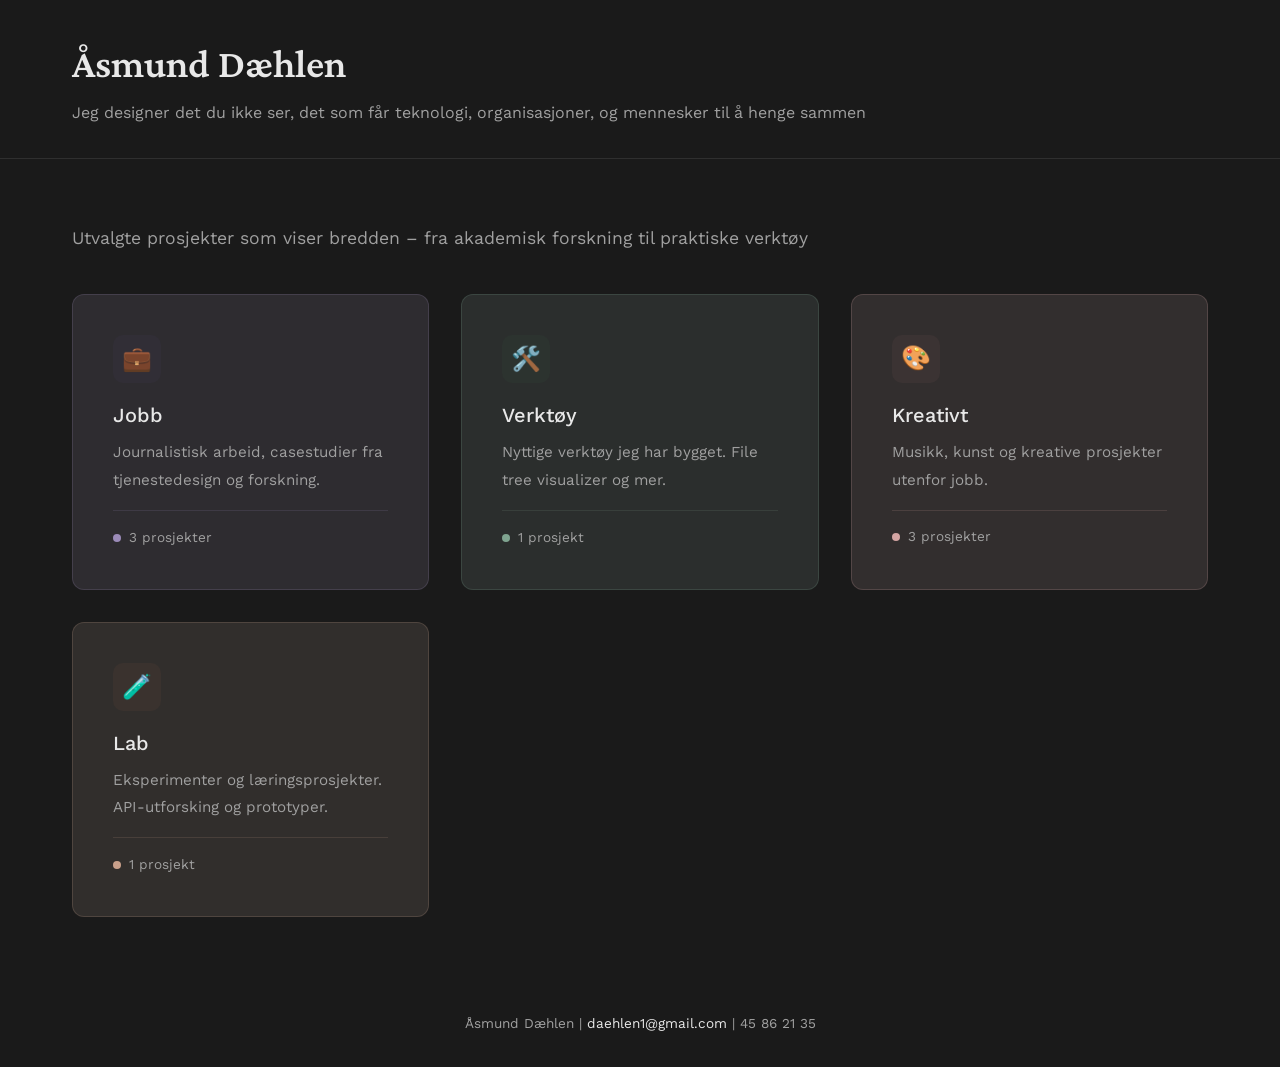
==== commit 368ae5c9: "Add Fotografi, Prosessen, Journalist pages; restructure Jobb card - Fotografi page with Analogt (30)" ====
--- a/index.html
+++ b/index.html
@@ -22,37 +22,47 @@
     </p>
 
     <div class="apps-grid">
-      <!-- Academic - Multiple projects, flip interaction -->
-      <div class="app-card-container" data-app="academic" data-subprojects="multiple">
+      <!-- Jobb - Multiple projects, flip interaction -->
+      <div class="app-card-container" data-app="jobb" data-subprojects="multiple">
         <div class="app-card-inner">
           <!-- Front -->
-          <div class="app-card app-card-front" data-app="academic">
-            <div class="app-icon">📚</div>
-            <h3>Akademisk</h3>
-            <p>Casestudier fra tjenestedesign, forskning og brukersentrert utvikling.</p>
+          <div class="app-card app-card-front" data-app="jobb">
+            <div class="app-icon">💼</div>
+            <h3>Jobb</h3>
+            <p>Journalistisk arbeid, casestudier fra tjenestedesign og forskning.</p>
             <div class="app-status">
               <span class="status-dot"></span>
-              <span>2 prosjekter</span>
+              <span>3 prosjekter</span>
             </div>
           </div>
 
           <!-- Back -->
-          <div class="app-card app-card-back" data-app="academic">
-            <h3>Akademisk</h3>
+          <div class="app-card app-card-back" data-app="jobb">
+            <h3>Jobb</h3>
             <ul class="subproject-menu">
               <li>
-                <a href="/academic/masteroppgave.html">
-                  <strong>Masteroppgave</strong>
-                  <span>Deltakende design og capability-tilnærming (2019)</span>
+                <a href="/academic/journalist/">
+                  <strong>Journalist</strong>
+                  <span>Fotografi fra journalistisk arbeid</span>
                 </a>
               </li>
               <li>
-                <a href="/academic/Stipendatur.html">
-                  <strong>Stipendiatforskning</strong>
-                  <span>Helsearbeidere som leder digital transformasjon (2020–2022)</span>
+                <a href="/academic/" data-has-subcategories data-subcategory="akademisk">
+                  <strong>Akademisk</strong>
+                  <span>Casestudier fra tjenestedesign og forskning</span>
                 </a>
               </li>
             </ul>
+
+            <div class="subcategory-menu" data-subcategory-id="akademisk" hidden>
+              <button class="subcategory-back">← Jobb</button>
+              <h3>Akademisk</h3>
+              <ul>
+                <li><a href="/academic/masteroppgave.html"><strong>Masteroppgave</strong><span>Deltakende design og capability-tilnærming (2019)</span></a></li>
+                <li><a href="/academic/Stipendatur.html"><strong>Stipendiatforskning</strong><span>Helsearbeidere som leder digital transformasjon (2020–2022)</span></a></li>
+              </ul>
+            </div>
+
             <button class="flip-back">← Tilbake</button>
           </div>
         </div>
@@ -107,7 +117,7 @@
             <h3>Kreativt</h3>
             <ul class="subproject-menu">
               <li>
-                <a href="/creative/fotografi/" data-has-subcategories data-subcategory="fotografi">
+                <a href="/creative/fotografi/">
                   <strong>Fotografi</strong>
                   <span>Bilder fra reiser og hverdagen</span>
                 </a>
@@ -126,20 +136,13 @@
               </li>
             </ul>
 
-            <div class="subcategory-menu" data-subcategory-id="fotografi" hidden>
-              <button class="subcategory-back">← Kreativt</button>
-              <h3>Fotografi</h3>
-              <ul>
-                <li><a href="/creative/fotografi/"><strong>Kommer snart</strong></a></li>
-              </ul>
-            </div>
-
             <div class="subcategory-menu" data-subcategory-id="billedkunst" hidden>
               <button class="subcategory-back">← Kreativt</button>
               <h3>Billedkunst</h3>
               <ul>
                 <li><a href="/creative/billedkunst/malerier/"><strong>Malerier</strong><span>85 bilder</span></a></li>
                 <li><a href="/creative/billedkunst/tresnitt/"><strong>Tresnitt</strong><span>35 bilder</span></a></li>
+                <li><a href="/creative/billedkunst/prosessen/"><strong>Prosessen</strong><span>51 bilder</span></a></li>
               </ul>
             </div>
 
--- a/css/main.css
+++ b/css/main.css
@@ -18,6 +18,7 @@
 
   /* Section Colors - Muted, adjusted for dark mode */
   --academic-color: #9b8bb8;
+  --jobb-color: #9b8bb8;
   --tools-color: #7fa490;
   --creative-color: #d4a5a3;
   --lab-color: #c9a08b;
@@ -223,6 +224,10 @@
   --accent-color: var(--academic-color);
 }
 
+.app-card[data-app="jobb"] {
+  --accent-color: var(--jobb-color);
+}
+
 .app-card[data-app="tools"] {
   --accent-color: var(--tools-color);
 }
